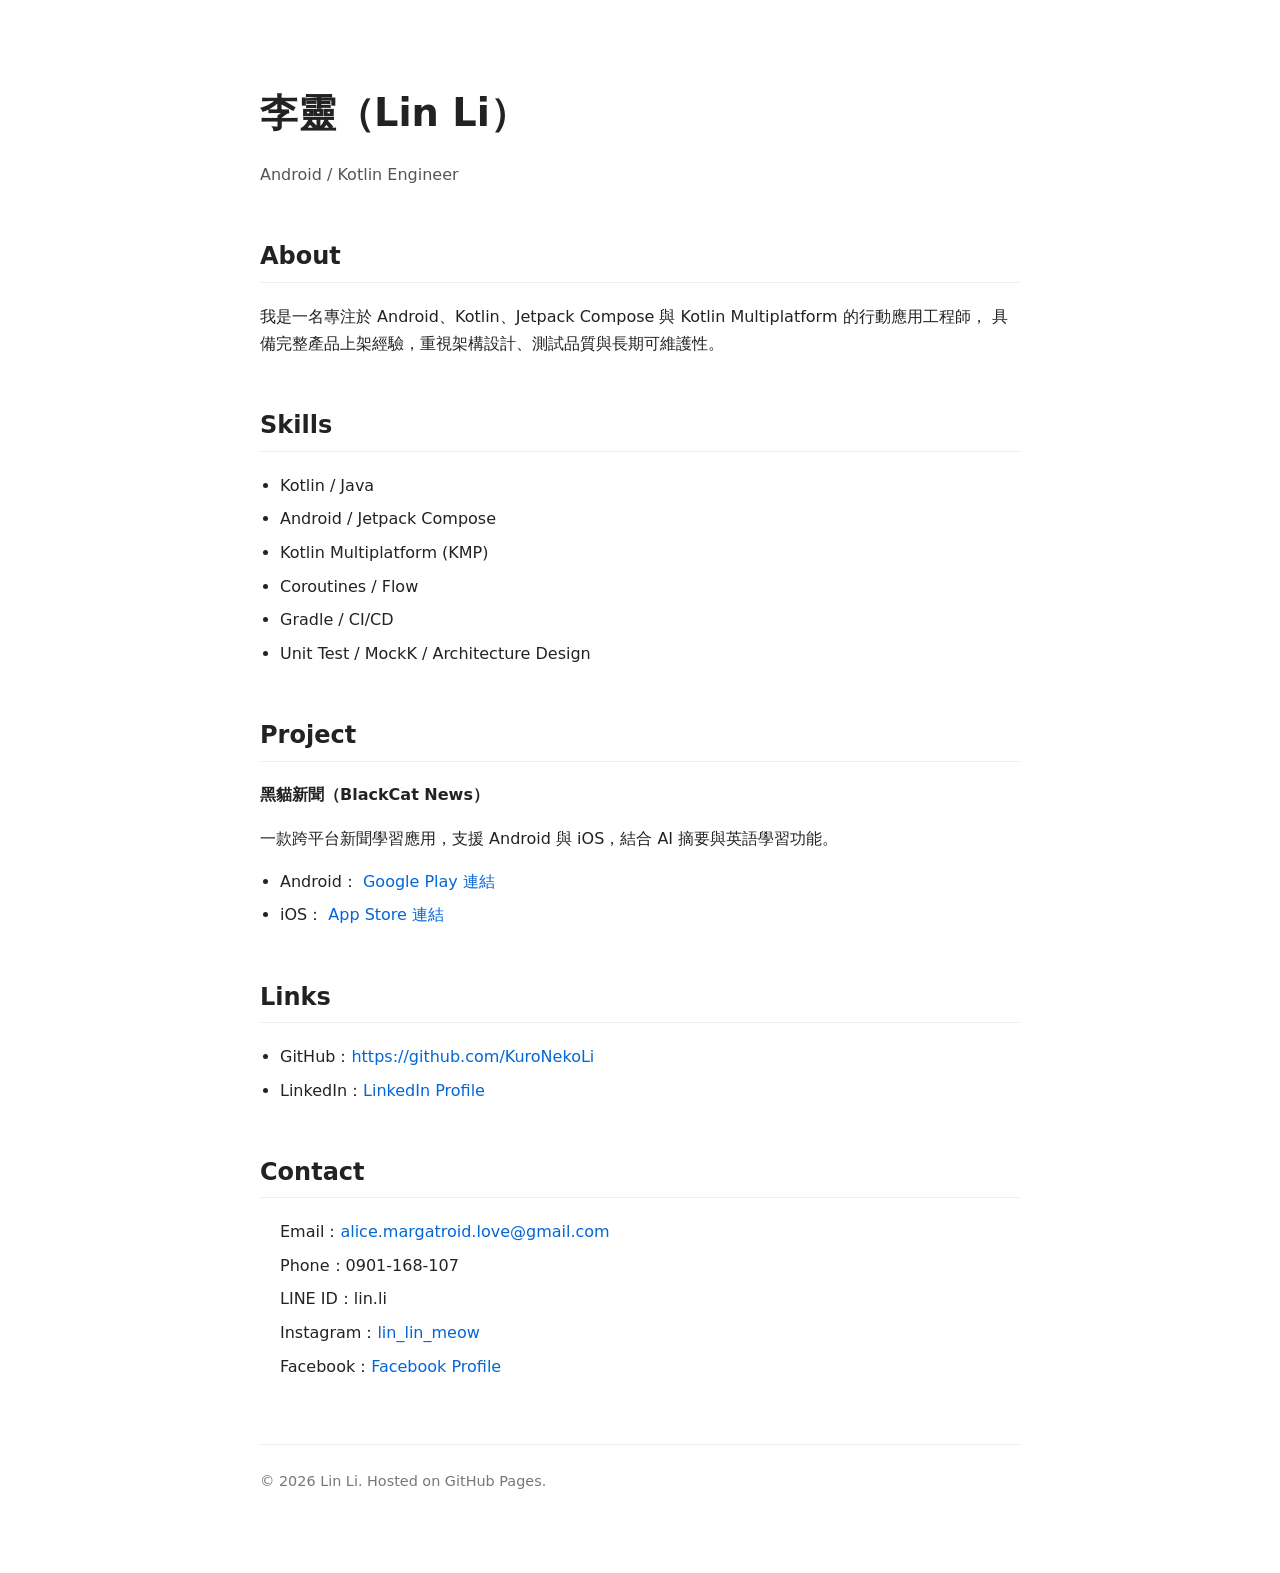
==== index.html @ c71a0704 "Add personal portfolio page" ====
<!DOCTYPE html>
<html lang="zh-Hant">
<head>
  <meta charset="UTF-8" />
  <title>李靈 | Lin Li</title>
  <meta name="viewport" content="width=device-width, initial-scale=1.0" />
  <meta name="description" content="李靈 Lin Li - Android / Kotlin Engineer, 黑貓新聞 App 開發者" />
  <style>
    body {
      font-family: system-ui, -apple-system, BlinkMacSystemFont, "Segoe UI", sans-serif;
      max-width: 760px;
      margin: 80px auto;
      padding: 0 20px;
      line-height: 1.7;
      color: #222;
      background-color: #fff;
    }
    h1 {
      font-size: 2.4rem;
      margin-bottom: 0.2rem;
    }
    .subtitle {
      color: #555;
      margin-bottom: 2rem;
    }
    h2 {
      margin-top: 3rem;
      border-bottom: 1px solid #eee;
      padding-bottom: 0.3rem;
    }
    ul {
      padding-left: 20px;
    }
    li {
      margin: 0.4rem 0;
    }
    a {
      color: #0366d6;
      text-decoration: none;
    }
    a:hover {
      text-decoration: underline;
    }
    .section {
      margin-top: 2rem;
    }
    .contact-list li {
      list-style: none;
      padding-left: 0;
    }
    footer {
      margin-top: 4rem;
      font-size: 0.9rem;
      color: #777;
      border-top: 1px solid #eee;
      padding-top: 1.5rem;
    }
  </style>
</head>
<body>

<h1>李靈（Lin Li）</h1>
<p class="subtitle">Android / Kotlin Engineer</p>

<div class="section">
  <h2>About</h2>
  <p>
    我是一名專注於 Android、Kotlin、Jetpack Compose 與 Kotlin Multiplatform 的行動應用工程師，
    具備完整產品上架經驗，重視架構設計、測試品質與長期可維護性。
  </p>
</div>

<div class="section">
  <h2>Skills</h2>
  <ul>
    <li>Kotlin / Java</li>
    <li>Android / Jetpack Compose</li>
    <li>Kotlin Multiplatform (KMP)</li>
    <li>Coroutines / Flow</li>
    <li>Gradle / CI/CD</li>
    <li>Unit Test / MockK / Architecture Design</li>
  </ul>
</div>

<div class="section">
  <h2>Project</h2>
  <p><strong>黑貓新聞（BlackCat News）</strong></p>
  <p>
    一款跨平台新聞學習應用，支援 Android 與 iOS，結合 AI 摘要與英語學習功能。
  </p>
  <ul>
    <li>
      Android：
      <a href="https://play.google.com/store/apps/details?id=com.linli.blackcatnews" target="_blank">
        Google Play 連結
      </a>
    </li>
    <li>
      iOS：
      <a href="https://apps.apple.com/tw/app/%E9%BB%91%E8%B2%93%E6%96%B0%E8%81%9E/id6753890779" target="_blank">
        App Store 連結
      </a>
    </li>
  </ul>
</div>

<div class="section">
  <h2>Links</h2>
  <ul>
    <li>GitHub：<a href="https://github.com/KuroNekoLi" target="_blank">https://github.com/KuroNekoLi</a></li>
    <li>LinkedIn：<a href="https://www.linkedin.com/in/lin-li-5204a7296/" target="_blank">LinkedIn Profile</a></li>
  </ul>
</div>

<div class="section">
  <h2>Contact</h2>
  <ul class="contact-list">
    <li>Email：<a href="mailto:alice.margatroid.love@gmail.com">alice.margatroid.love@gmail.com</a></li>
    <li>Phone：0901-168-107</li>
    <li>LINE ID：lin.li</li>
    <li>Instagram：<a href="https://www.instagram.com/lin_lin_meow/" target="_blank">lin_lin_meow</a></li>
    <li>Facebook：<a href="https://www.facebook.com/li.ling.625033/" target="_blank">Facebook Profile</a></li>
  </ul>
</div>

<footer>
  © 2026 Lin Li. Hosted on GitHub Pages.
</footer>

</body>
</html>
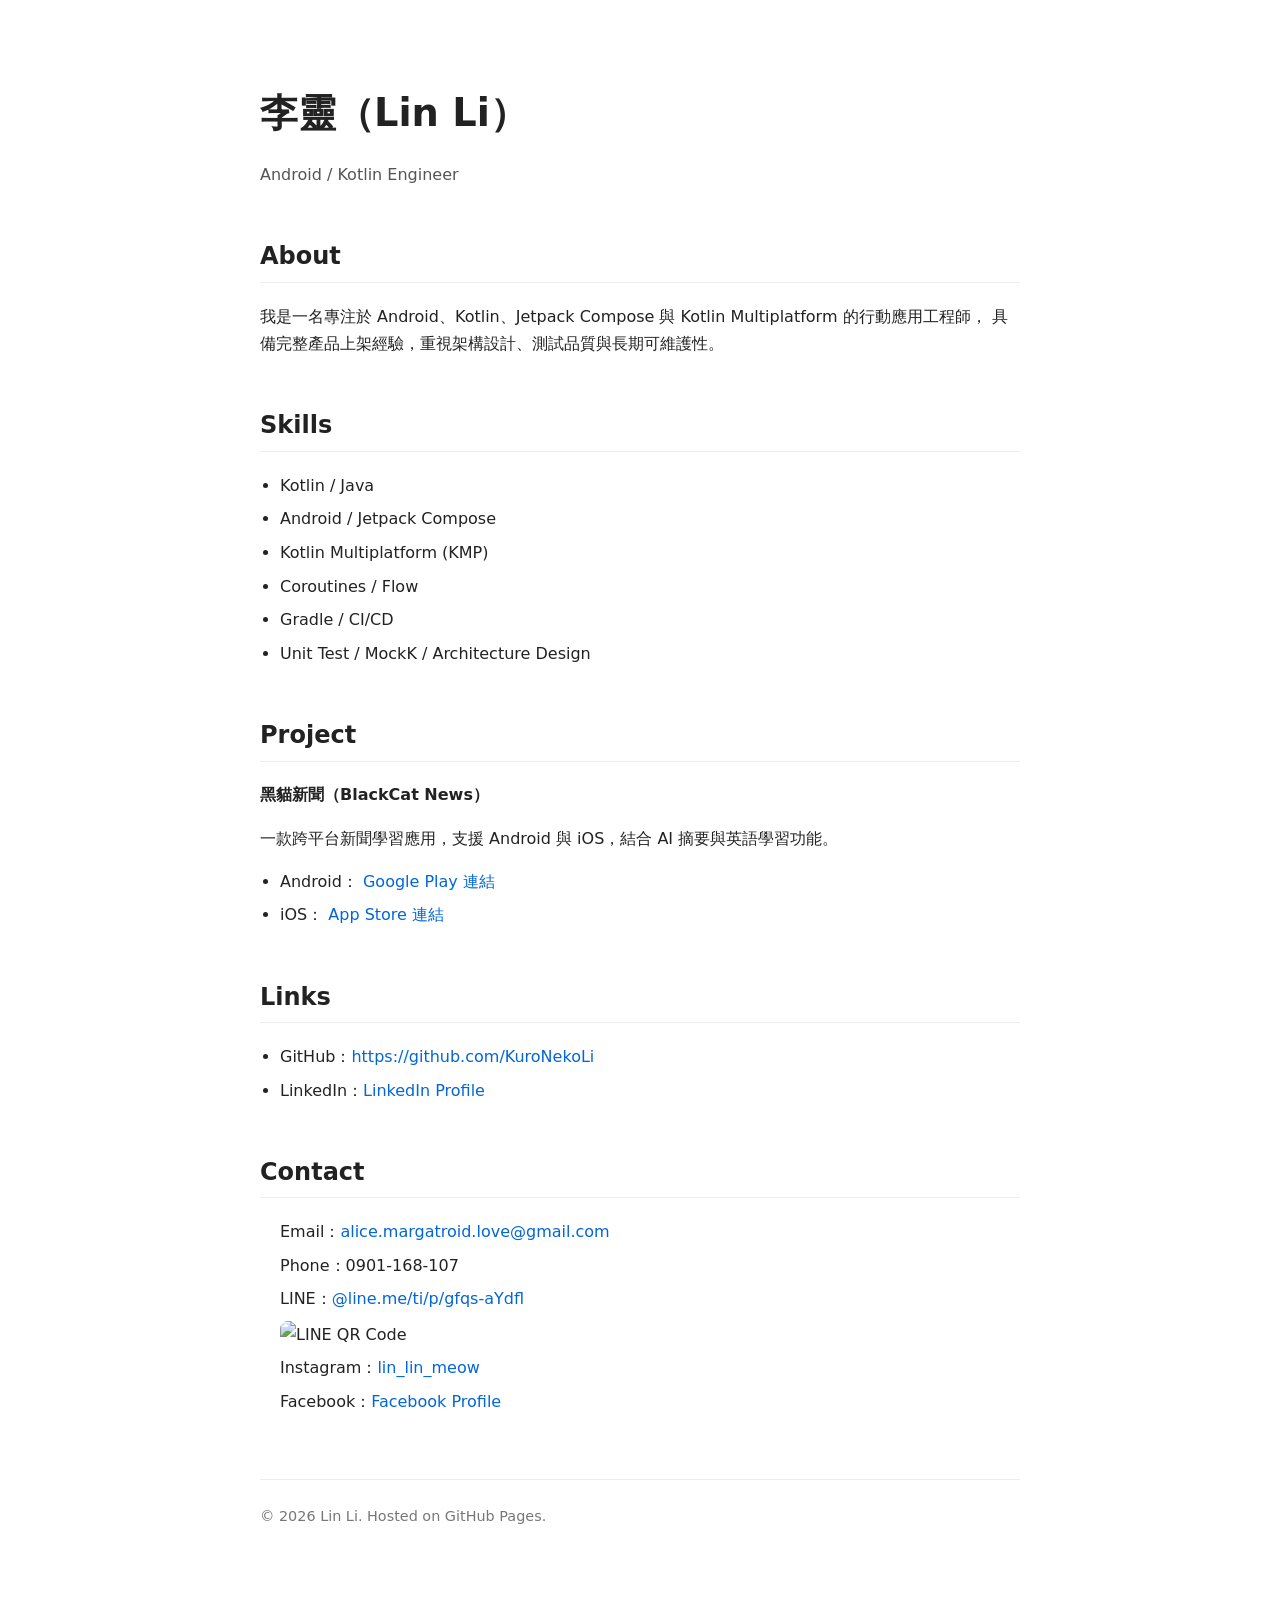
==== commit d7ea8b32: "Add LINE QR code and clickable profile link." ====
--- a/index.html
+++ b/index.html
@@ -47,6 +47,14 @@
     .contact-list li {
       list-style: none;
       padding-left: 0;
+    }
+    .line-qr {
+      margin-top: 0.5rem;
+    }
+    .line-qr img {
+      width: 150px;
+      height: 150px;
+      border-radius: 8px;
     }
     footer {
       margin-top: 4rem;
@@ -117,7 +125,11 @@
   <ul class="contact-list">
     <li>Email：<a href="mailto:alice.margatroid.love@gmail.com">alice.margatroid.love@gmail.com</a></li>
     <li>Phone：0901-168-107</li>
-    <li>LINE ID：lin.li</li>
+    <li>LINE：<a href="https://line.me/ti/p/gfqs-aYdfl" target="_blank">@line.me/ti/p/gfqs-aYdfl</a>
+      <div class="line-qr">
+        <img src="https://qr-official.line.me/gs/M_909kibua_GW.png" alt="LINE QR Code">
+      </div>
+    </li>
     <li>Instagram：<a href="https://www.instagram.com/lin_lin_meow/" target="_blank">lin_lin_meow</a></li>
     <li>Facebook：<a href="https://www.facebook.com/li.ling.625033/" target="_blank">Facebook Profile</a></li>
   </ul>
@@ -128,4 +140,4 @@
 </footer>
 
 </body>
-</html>+</html>
